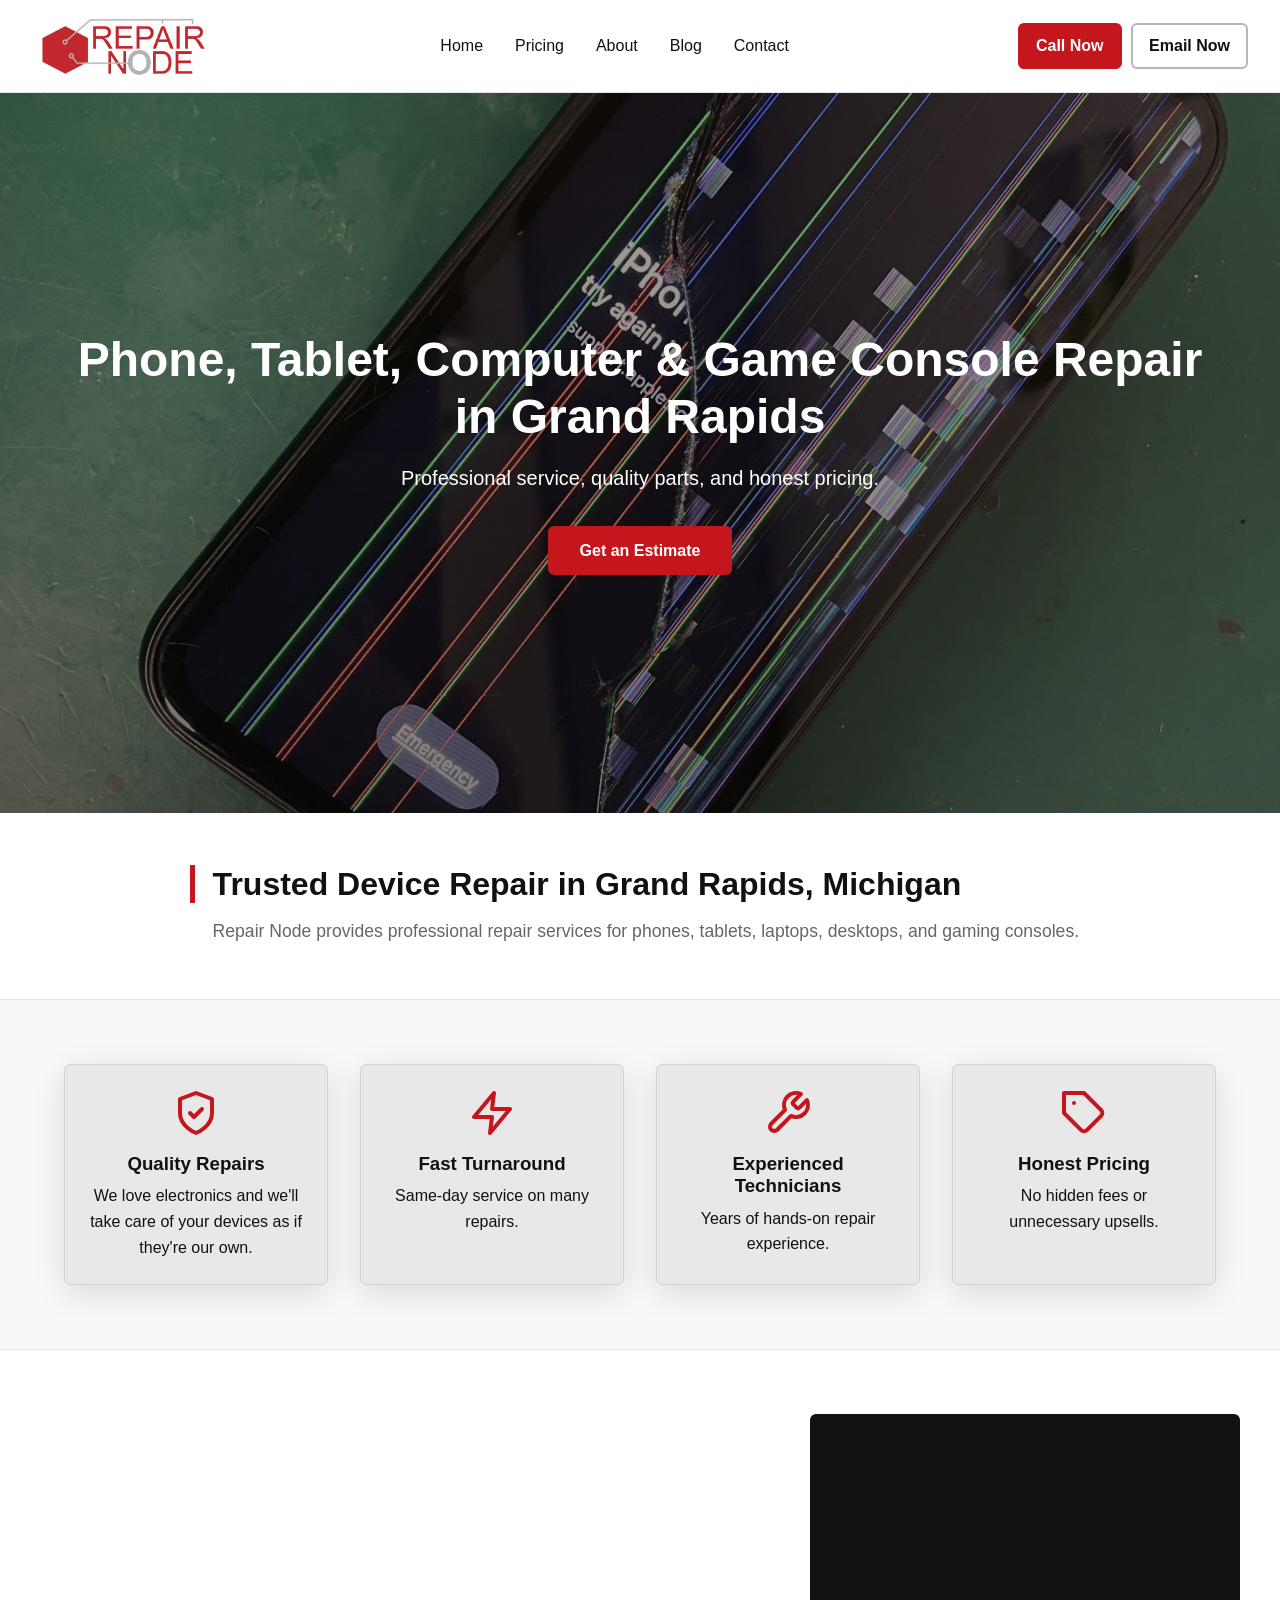
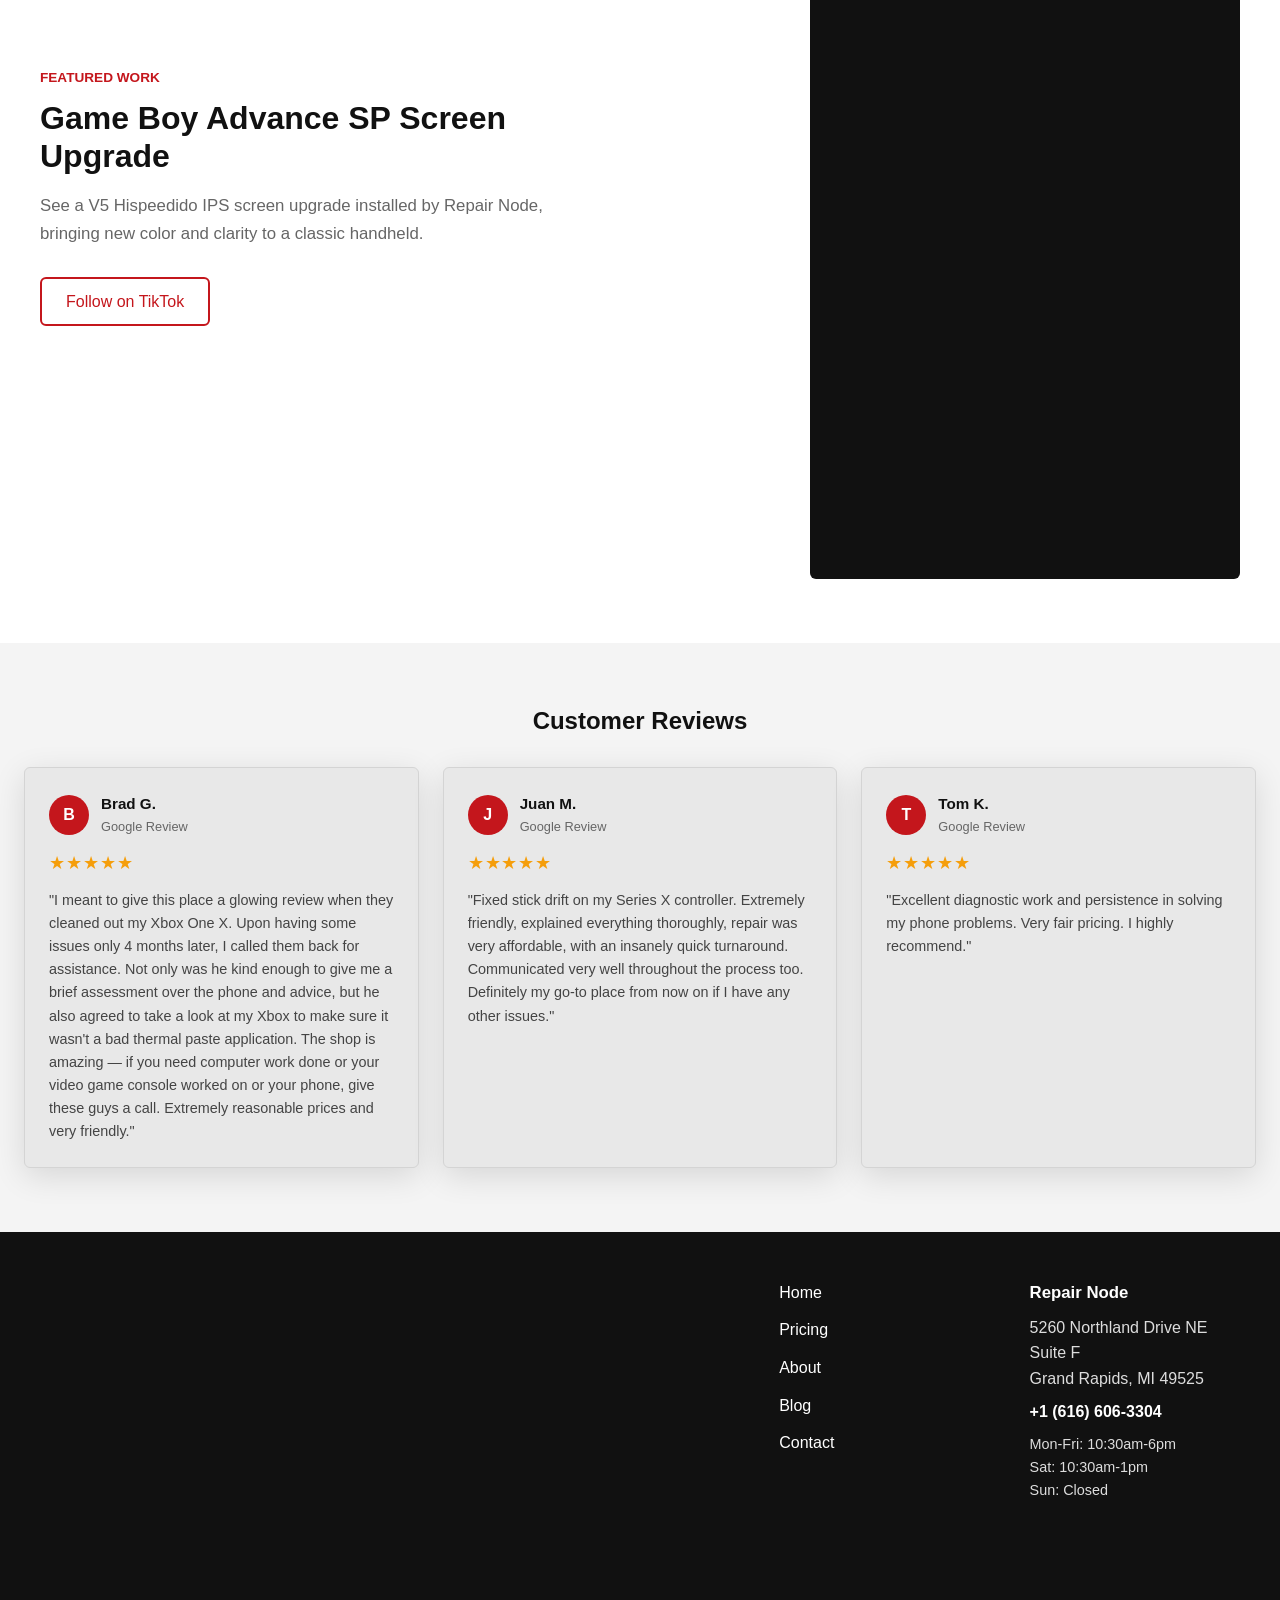
==== index.html @ eab2021b "Feature TikTok repair video on homepage" ====
<!DOCTYPE html>
<html lang="en">
<head>
  <!-- Basic Meta -->
  <meta charset="UTF-8">
  <meta name="viewport" content="width=device-width, initial-scale=1">
  <meta name="description" content="Phone, tablet, computer, and game console repair in Grand Rapids, MI. Professional service, quality parts, and honest pricing.">
  <title>Phone, Tablet, Computer & Game Console Repair in Grand Rapids | Repair Node</title>
  <link rel="canonical" href="https://repairnode.com/">
  <meta property="og:title" content="Phone, Tablet, Computer & Game Console Repair in Grand Rapids | Repair Node">
  <meta property="og:description" content="Phone, tablet, computer, and game console repair in Grand Rapids, MI. Professional service, quality parts, and honest pricing.">
  <meta property="og:type" content="website">
  <meta property="og:url" content="https://repairnode.com/">
  <meta property="og:image" content="https://repairnode.com/images/hero.jpg">
  <meta property="og:site_name" content="Repair Node">
  <meta name="twitter:card" content="summary_large_image">
  <meta name="twitter:title" content="Phone, Tablet, Computer & Game Console Repair in Grand Rapids | Repair Node">
  <meta name="twitter:description" content="Phone, tablet, computer, and game console repair in Grand Rapids, MI. Professional service, quality parts, and honest pricing.">
  <meta name="twitter:image" content="https://repairnode.com/images/hero.jpg">

  <!-- Plausible Analytics -->
  <script
    defer
    data-domain="repairnode.com"
    src="https://plausible.io/js/script.js">
  </script>

  <!-- Google Analytics -->
  <script async src="https://www.googletagmanager.com/gtag/js?id=G-0PCR6D1NYZ"></script>
  <script>
    window.dataLayer = window.dataLayer || [];
    function gtag(){dataLayer.push(arguments);}
    gtag('js', new Date());

    gtag('config', 'G-0PCR6D1NYZ');
  </script>

  <!-- Styles -->
  <link rel="stylesheet" href="css/reset.css">
  <link rel="stylesheet" href="css/main.css">

  <!-- Preload Hero Image -->
  <link rel="preload" as="image" href="images/hero.jpg">

  <script type="application/ld+json">
{
  "@context": "https://schema.org",
  "@type": "ElectronicsRepair",
  "name": "Repair Node",
  "image": "https://repairnode.com/images/logo.png",
  "telephone": "+16166063304",
  "address": {
    "@type": "PostalAddress",
    "streetAddress": "5260 Northland Drive NE Suite F",
    "addressLocality": "Grand Rapids",
    "addressRegion": "MI",
    "postalCode": "49525",
    "addressCountry": "US"
  },
  "openingHoursSpecification": [
    {
      "@type": "OpeningHoursSpecification",
      "dayOfWeek": [
        "Monday",
        "Tuesday",
        "Wednesday",
        "Thursday",
        "Friday"
      ],
      "opens": "10:30:00",
      "closes": "18:00:00"
    },
    {
      "@type": "OpeningHoursSpecification",
      "dayOfWeek": "Saturday",
      "opens": "10:30:00",
      "closes": "13:00:00"
    }
  ],
  "url": "https://repairnode.com/",
  "priceRange": "$$"
}
  </script>
</head>

<body>

<!-- ================= HEADER ================= -->
<header class="site-header">
  <div class="header-left">
    <a href="/"><img src="images/logo.png" alt="Repair Node Logo" class="logo"></a>
  </div>

  <button class="hamburger" id="hamburger" aria-label="Open menu" aria-expanded="false" aria-controls="main-nav">
    <span></span>
    <span></span>
    <span></span>
  </button>

  <nav class="main-nav" id="main-nav">
    <a href="/">Home</a>
    <a href="/pricing-2/">Pricing</a>
    <a href="/about/">About</a>
    <a href="/blog-2/">Blog</a>
    <a href="/contact/">Contact</a>
  </nav>

  <div class="header-right">
    <a
      href="tel:+16166063304"
      class="call-cta"
      data-location="nav"
      aria-label="Call Repair Node now"
      onclick="plausible('CallClick')">
      <span class="cta-label-desktop">Call Now</span><span class="cta-label-mobile">Call</span>
    </a>
    <a href="mailto:repairnode@gmail.com" class="email-cta" data-location="nav" aria-label="Email Repair Node now"><span class="cta-label-desktop">Email Now</span><span class="cta-label-mobile">Email</span></a>
  </div>

  <!-- Social Icons -->
  <div class="social-links">
    <a href="https://tiktok.com/@repair_node" data-social-platform="tiktok" target="_blank" rel="noopener">
      <img src="images/tiktok.png" alt="TikTok">
    </a>
    <a href="https://facebook.com/repairnode" data-social-platform="facebook" target="_blank" rel="noopener">
      <img src="images/facebook.png" alt="Facebook">
    </a>
  </div>
</header>

<!-- HERO -->
<section class="hero">
  <div class="hero-overlay">
    <h1>Phone, Tablet, Computer & Game Console Repair in Grand Rapids</h1>
    <p>Professional service, quality parts, and honest pricing.</p>

    <a
      href="/pricing-2/"
      class="btn-primary"
      data-lead-event="estimate_cta_click"
      data-location="hero"
      onclick="plausible('GetEstimateClick')">
      Get an Estimate
    </a>
  </div>
</section>

<!-- INTRO -->
<section class="intro">
  <h2>Trusted Device Repair in Grand Rapids, Michigan</h2>
  <p>
    Repair Node provides professional repair services for phones, tablets,
    laptops, desktops, and gaming consoles.
  </p>
</section>

<!-- BENEFITS -->
<section class="benefits">
  <div class="benefit">
    <img src="images/icons/quality.svg" alt="">
    <h3>Quality Repairs</h3>
    <p>We love electronics and we'll take care of your devices as if they're our own.</p>
  </div>

  <div class="benefit">
    <img src="images/icons/fast.svg" alt="">
    <h3>Fast Turnaround</h3>
    <p>Same-day service on many repairs.</p>
  </div>

  <div class="benefit">
    <img src="images/icons/expert.svg" alt="">
    <h3>Experienced Technicians</h3>
    <p>Years of hands-on repair experience.</p>
  </div>

  <div class="benefit">
    <img src="images/icons/honest.svg" alt="">
    <h3>Honest Pricing</h3>
    <p>No hidden fees or unnecessary upsells.</p>
  </div>
</section>

<!-- FEATURED WORK -->
<section class="featured-work">
  <div class="featured-work-content">
    <div class="featured-work-copy">
      <p class="featured-work-kicker">Featured Work</p>
      <h2>Game Boy Advance SP Screen Upgrade</h2>
      <p>See a V5 Hispeedido IPS screen upgrade installed by Repair Node, bringing new color and clarity to a classic handheld.</p>
      <a href="https://www.tiktok.com/@repair_node" class="btn-secondary" data-social-platform="tiktok" data-location="featured_work" target="_blank" rel="noopener" aria-label="Follow Repair Node on TikTok">Follow on TikTok</a>
    </div>

    <div class="featured-work-video">
      <iframe
        class="featured-work-player"
        src="https://www.tiktok.com/player/v1/7644014774782676237?description=1&amp;music_info=1&amp;rel=0"
        title="Repair Node Game Boy Advance SP screen upgrade TikTok video"
        loading="lazy"
        allow="encrypted-media; picture-in-picture; fullscreen"
        allowfullscreen>
      </iframe>
    </div>
  </div>
</section>

<!-- TESTIMONIALS -->
<section class="testimonials">
  <h2>Customer Reviews</h2>
  <div id="reviews">
    <div class="review-grid">
      <article class="review-card">
        <div class="review-header">
          <div class="review-avatar">B</div>
          <div>
            <p class="review-name">Brad G.</p>
            <p class="review-source">Google Review</p>
          </div>
        </div>
        <p class="review-stars">&#9733;&#9733;&#9733;&#9733;&#9733;</p>
        <p class="review-text">"I meant to give this place a glowing review when they cleaned out my Xbox One X. Upon having some issues only 4 months later, I called them back for assistance. Not only was he kind enough to give me a brief assessment over the phone and advice, but he also agreed to take a look at my Xbox to make sure it wasn't a bad thermal paste application. The shop is amazing &mdash; if you need computer work done or your video game console worked on or your phone, give these guys a call. Extremely reasonable prices and very friendly."</p>
      </article>

      <article class="review-card">
        <div class="review-header">
          <div class="review-avatar">J</div>
          <div>
            <p class="review-name">Juan M.</p>
            <p class="review-source">Google Review</p>
          </div>
        </div>
        <p class="review-stars">&#9733;&#9733;&#9733;&#9733;&#9733;</p>
        <p class="review-text">"Fixed stick drift on my Series X controller. Extremely friendly, explained everything thoroughly, repair was very affordable, with an insanely quick turnaround. Communicated very well throughout the process too. Definitely my go-to place from now on if I have any other issues."</p>
      </article>

      <article class="review-card">
        <div class="review-header">
          <div class="review-avatar">T</div>
          <div>
            <p class="review-name">Tom K.</p>
            <p class="review-source">Google Review</p>
          </div>
        </div>
        <p class="review-stars">&#9733;&#9733;&#9733;&#9733;&#9733;</p>
        <p class="review-text">"Excellent diagnostic work and persistence in solving my phone problems. Very fair pricing. I highly recommend."</p>
      </article>
    </div>
  </div>
</section>

<footer>
  <div class="footer-content">
    <!-- MAP (LEFT COLUMN) -->
    <div class="map">
      <iframe src="https://www.google.com/maps/embed?pb=!1m18!1m12!1m3!1d2228.1641088832553!2d-85.5793296!3d43.057985599999995!2m3!1f0!2f0!3f0!3m2!1i1024!2i768!4f13.1!3m3!1m2!1s0x8818552ce7cad06b%3A0xb2f5face08d260aa!2sREPAIR%20NODE!5e1!3m2!1sen!2sus!4v1769824082586!5m2!1sen!2sus" width="600" height="450" style="border:0;" allowfullscreen="" loading="lazy" referrerpolicy="no-referrer-when-downgrade"></iframe>
    </div>

    <!-- RIGHT COLUMN -->
    <div class="footer-right">
      <!-- SITE MAP -->
      <nav class="footer-nav">
        <a href="/">Home</a>
        <a href="/pricing-2/">Pricing</a>
        <a href="/about/">About</a>
        <a href="/blog-2/">Blog</a>
        <a href="/contact/">Contact</a>
      </nav>

      <!-- BUSINESS INFO -->
      <div class="business-info">
        <p><strong>Repair Node</strong></p>
        <p>5260 Northland Drive NE Suite F<br>
        Grand Rapids, MI 49525</p>

        <p>
          <a href="tel:+16166063304" onclick="plausible('CallClick')">
            +1 (616) 606-3304
          </a>
        </p>

        <p class="hours">
          Mon-Fri: 10:30am-6pm<br>
          Sat: 10:30am-1pm<br>
          Sun: Closed
        </p>
      </div>
    </div>
  </div>
</footer>

<!-- ================= SCRIPTS ================= -->
<script src="js/main.js"></script>

</body>
</html>
---- css/main.css ----
/* =====================
   VARIABLES / THEME
===================== */
:root {
  --red: #c4161c;
  --dark: #111;
  --gray: #666;
  --light-gray: #f4f4f4;
  --white: #fff;

  --max-width: 1200px;
  --radius: 6px;
}

/* =====================
   BASE STYLES
===================== */
body {
  font-family: Arial, Helvetica, sans-serif;
  color: var(--dark);
  line-height: 1.6;
  background: #f8f8f8;
  overflow-x: hidden;
}

*,
*::before,
*::after {
  box-sizing: border-box;
}

a {
  color: inherit;
  text-decoration: none;
}

img {
  max-width: 100%;
  display: block;
}

section {
  padding: 4rem 1.5rem;
}

h1, h2, h3 {
  line-height: 1.2;
}

/* =====================
   HEADER
===================== */
.site-header {
  position: sticky;
  top: 0;
  z-index: 1000;

  display: grid;
  grid-template-columns: auto 1fr auto;
  align-items: center;
  gap: 1.5rem;

  padding: 1rem 2rem;
  background: var(--white);
  border-bottom: 1px solid #e5e5e5;
}

.header-left,
.main-nav,
.header-right {
  min-width: 0;
}

.header-right {
  display: flex;
  align-items: center;
  gap: 0.6rem;
}

.logo {
  height: 60px;
  width: auto;
}

.main-nav {
  display: flex;
  justify-content: center;
  flex-wrap: wrap;
  gap: 2rem;
}

.main-nav a {
  font-weight: 500;
  color: var(--dark);
}

.main-nav a:hover {
  color: var(--red);
}

.call-cta,
.email-cta {
  display: inline-flex;
  align-items: center;
  justify-content: center;
  padding: 0.5rem 1rem;
  border-radius: var(--radius);
  font-weight: 600;
  white-space: nowrap;
}

.call-cta {
  background: var(--red);
  border: 2px solid var(--red);
  color: var(--white);
}

.call-cta:hover {
  background: #a11217;
  border-color: #a11217;
  color: var(--white);
}

.email-cta {
  border: 2px solid #b6b6b6;
  color: var(--dark);
  background: var(--white);
}

.email-cta:hover {
  border-color: var(--red);
  color: var(--red);
}

.cta-label-mobile {
  display: none;
}

.hamburger {
  display: none;
  width: 48px;
  height: 48px;
  padding: 0;
  border: 1px solid #d8d8d8;
  border-radius: var(--radius);
  background: var(--white);
  align-items: center;
  justify-content: center;
  flex-direction: column;
  gap: 0.3rem;
}

.hamburger span {
  width: 20px;
  height: 2px;
  background: var(--dark);
  transition: transform 0.25s ease, opacity 0.25s ease;
}

.hamburger[aria-expanded="true"] span:nth-child(1) {
  transform: translateY(7px) rotate(45deg);
}

.hamburger[aria-expanded="true"] span:nth-child(2) {
  opacity: 0;
}

.hamburger[aria-expanded="true"] span:nth-child(3) {
  transform: translateY(-7px) rotate(-45deg);
}

/* =====================
   SOCIAL LINKS (SCROLL)
===================== */
.social-links {
  position: absolute;
  left: 2rem;
  top: 100%;
  margin-top: 0.5rem;

  display: flex;
  flex-direction: column;
  gap: 0.65rem;

  opacity: 0;
  pointer-events: none;
  transition: opacity 0.3s ease;
}

body.show-socials .social-links {
  opacity: 1;
  pointer-events: auto;
}

.social-links a {
  font-weight: 600;
  color: var(--gray);
}

.social-links a:hover {
  color: var(--red);
}

.social-links img {
  width: 20px;
  height: 20px;
  opacity: 0.65;
  transition: opacity 0.2s ease, transform 0.2s ease;
}

.social-links a[href*="tiktok"] img {
  width: auto;
  height: 49px;
}
.social-links a[href*="facebook"] img {
  width: auto;
  height: 49px;
}
/* =====================
   HERO
===================== */
.hero {
  height: 80vh;
  min-height: 520px;
  position: relative;
  overflow: hidden;
  isolation: isolate;

  background:
    linear-gradient(
      rgba(32, 22, 14, 0.38),
      rgba(18, 14, 11, 0.42)
    ),
    url("../images/hero.jpg") center / cover no-repeat;
}

.hero::before {
  content: "";
  position: absolute;
  inset: 0;
  background-image:
    radial-gradient(circle at 20% 20%, rgba(255, 255, 255, 0.12) 0 1px, transparent 1px),
    radial-gradient(circle at 80% 30%, rgba(255, 255, 255, 0.08) 0 1px, transparent 1px),
    radial-gradient(circle at 40% 75%, rgba(0, 0, 0, 0.12) 0 1px, transparent 1px),
    radial-gradient(circle at 65% 60%, rgba(0, 0, 0, 0.08) 0 1px, transparent 1px);
  background-size: 120px 120px, 170px 170px, 140px 140px, 190px 190px;
  background-position: 0 0, 30px 50px, 10px 20px, 60px 30px;
  opacity: 0.48;
  mix-blend-mode: overlay;
  pointer-events: none;
}

.hero::after {
  content: "";
  position: absolute;
  inset: 0;
  background:
    linear-gradient(rgba(226, 192, 141, 0.12), rgba(51, 32, 18, 0.18)),
    radial-gradient(circle at center, transparent 45%, rgba(0, 0, 0, 0.22) 100%);
  mix-blend-mode: multiply;
  pointer-events: none;
}

.hero-overlay {
  position: relative;
  z-index: 1;

  height: 100%;
  max-width: var(--max-width);
  margin: 0 auto;

  display: flex;
  flex-direction: column;
  justify-content: center;
  align-items: center;

  text-align: center;
  color: var(--white);
  padding: 0 1.5rem;
}

.hero h1 {
  font-size: 3rem;
  margin-bottom: 1rem;
}

.hero p {
  font-size: 1.25rem;
  margin-bottom: 2rem;
}

/* =====================
   BUTTONS
===================== */
.btn-primary {
  background: var(--red);
  color: var(--white);
  padding: 0.75rem 2rem;
  border-radius: var(--radius);
  border: none;
  cursor: pointer;
  font: inherit;
  font-weight: 600;
}

.btn-primary:hover {
  background: #a11217;
}

.btn-secondary {
  border: 2px solid var(--red);
  background: transparent;
  color: var(--red);
  padding: 0.6rem 1.5rem;
  border-radius: var(--radius);
  display: inline-flex;
  align-items: center;
  justify-content: center;
}

.btn-secondary:hover {
  background: #a11217;
  border-color: #a11217;
  color: var(--white);
}

/* =====================
   INTRO
===================== */
.intro {
  max-width: none;
  margin: 0;
  padding-top: 3.25rem;
  padding-bottom: 3.25rem;
  background: var(--white);
  border-bottom: 1px solid #e5e5e5;
  text-align: left;
}

.intro h2,
.intro p {
  max-width: var(--max-width);
  margin-inline: auto;
}

.intro h2 {
  max-width: 900px;
  padding-left: 1.1rem;
  border-left: 5px solid var(--red);
  font-size: 2rem;
}

.intro p {
  max-width: 900px;
  margin-top: 0.85rem;
  padding-left: calc(1.1rem + 5px);
  color: var(--gray);
  font-size: 1.1rem;
  line-height: 1.7;
}

.intro-pricing{
  max-width: 800px;
  margin: 0 auto;
  text-align: center;
  font-size: 1.1rem;
}

/* =====================
   BENEFITS
===================== */
.benefits {
  display: grid;
  grid-template-columns: repeat(4, 1fr);
  gap: 2rem;

  max-width: var(--max-width);
  margin: 0 auto;

  overflow-wrap: break-word;
  word-wrap: break-word;
}

.benefit {
  text-align: center;
  background: #e8e8e8;
  border-radius: var(--radius);
  padding: 1.5rem;
  border: 1px solid #d4d4d4;
  box-shadow: 0 8px 32px rgba(0, 0, 0, 0.12);
}

.benefit img {
  height: 48px;
  margin: 0 auto 1rem;
}

.benefit h3 {
  margin-bottom: 0.5rem;
}

/* =====================
   FEATURED WORK
===================== */
.featured-work {
  background: var(--white);
  border-top: 1px solid #e5e5e5;
}

.featured-work-content {
  max-width: var(--max-width);
  margin: 0 auto;
  display: grid;
  grid-template-columns: minmax(280px, 1fr) minmax(325px, 430px);
  gap: 3.5rem;
  align-items: center;
}

.featured-work-copy {
  max-width: 540px;
}

.featured-work-kicker {
  margin: 0 0 0.65rem;
  color: var(--red);
  font-size: 0.85rem;
  font-weight: 700;
  text-transform: uppercase;
}

.featured-work-copy h2 {
  margin: 0 0 1rem;
  font-size: 2rem;
}

.featured-work-copy > p:not(.featured-work-kicker) {
  margin: 0 0 1.75rem;
  color: var(--gray);
  font-size: 1.05rem;
  line-height: 1.7;
}

.featured-work-video {
  display: flex;
  justify-content: center;
}

.featured-work-player {
  width: 100%;
  max-width: 430px;
  aspect-ratio: 9 / 16;
  border: 0;
  border-radius: var(--radius);
  background: #111;
}

/* =====================
   CONTACT SUMMARY
===================== */
.contact-summary {
  max-width: var(--max-width);
  margin: 0 auto;

  display: grid;
  grid-template-columns: 1fr 1fr;
  gap: 3rem;
}

.contact-summary h2,
.contact-summary h3 {
  margin-bottom: 0.75rem;
}

/* =====================
   TESTIMONIALS
===================== */
.testimonials {
  background: var(--light-gray);
  text-align: center;
}

#reviews {
  margin: 2rem auto 0;
}

.review-grid {
  display: grid;
  grid-template-columns: repeat(3, 1fr);
  gap: 1.5rem;
  text-align: left;
}

.review-card {
  background: #e8e8e8;
  border-radius: var(--radius);
  padding: 1.5rem;
  border: 1px solid #d4d4d4;
  box-shadow: 0 8px 32px rgba(0, 0, 0, 0.12);
  display: flex;
  flex-direction: column;
  gap: 0.75rem;
}

.review-header {
  display: flex;
  align-items: center;
  gap: 0.75rem;
}

.review-avatar {
  width: 40px;
  height: 40px;
  border-radius: 50%;
  background: var(--red);
  color: var(--white);
  display: flex;
  align-items: center;
  justify-content: center;
  font-weight: 700;
  font-size: 1rem;
  flex-shrink: 0;
}

.review-name {
  font-weight: 600;
  font-size: 0.95rem;
  margin: 0;
}

.review-source {
  font-size: 0.8rem;
  color: var(--gray);
  margin: 0;
}

.review-stars {
  color: #f59e0b;
  font-size: 1.1rem;
  letter-spacing: 0.05em;
  margin: 0;
}

.review-text {
  font-size: 0.9rem;
  line-height: 1.6;
  color: #444;
  margin: 0;
}

/* =====================
   FOOTER
===================== */
footer {
  background: var(--dark);
  color: var(--white);
  padding: 3rem 1.5rem;
}

.footer-content {
  max-width: var(--max-width);
  margin: 0 auto;

  display: grid;
  grid-template-columns: 1.5fr 1fr;
  gap: 3rem;
}

/* Map */
.map iframe {
  width: 100%;
  height: 300px;
  border: none;
  border-radius: var(--radius);
}

/* Right column split */
.footer-right {
  display: grid;
  grid-template-columns: 1fr 1fr;
  gap: 2.5rem;
}

/* Sitemap */
.footer-nav {
  display: flex;
  flex-direction: column;
  gap: 0.75rem;
}

.footer-nav a {
  color: var(--white);
  font-weight: 500;
}

.footer-nav a:hover {
  color: var(--red);
}

/* Business info */
.business-info p {
  margin-bottom: 0.5rem;
  color: #ddd;
}

.business-info strong {
  color: var(--white);
  font-size: 1.05rem;
}

.business-info a {
  color: var(--white);
  font-weight: 600;
}

.business-info a:hover {
  color: var(--red);
}

.hours {
  font-size: 0.9rem;
  color: #bbb;
}

/* =====================
   RESPONSIVE
===================== */
@media (max-width: 900px) {
  .site-header {
    grid-template-columns: auto 1fr auto;
    grid-template-areas:
      "logo cta menu"
      "nav nav nav";
    align-items: center;
    padding: 1rem 1.25rem;
    gap: 1rem;
  }

  .logo {
    height: 52px;
  }

  .header-left {
    grid-area: logo;
  }

  .header-right {
    grid-area: cta;
    justify-self: end;
    gap: 0.45rem;
  }

  .hamburger {
    grid-area: menu;
    display: inline-flex;
    justify-self: end;
  }

  .main-nav {
    grid-area: nav;
    display: none;
    flex-direction: column;
    align-items: stretch;
    gap: 0;
    padding-top: 0.75rem;
    border-top: 1px solid #ececec;
  }

  .site-header.menu-open .main-nav {
    display: flex;
  }

  .main-nav a {
    padding: 0.9rem 0;
    border-bottom: 1px solid #f1f1f1;
  }

  .benefits {
    grid-template-columns: repeat(2, 1fr);
  }

  .contact-summary {
    grid-template-columns: 1fr;
  }

  .review-grid {
    grid-template-columns: 1fr;
  }

  .featured-work-content {
    grid-template-columns: 1fr;
    gap: 2rem;
  }

  .featured-work-copy {
    max-width: none;
  }

  .hero h1 {
    font-size: 2.25rem;
  }

  .footer-content,
  .footer-right,
  .pricing-grid {
    grid-template-columns: 1fr;
  }

  .pricing-card {
    max-width: none;
  }
}

@media (max-width: 600px) {
  section {
    padding: 2.5rem 1rem;
  }

  .site-header {
    grid-template-columns: auto 1fr auto;
    grid-template-areas:
      "logo cta menu"
      "nav nav nav";
    gap: 0.65rem;
    padding: 0.85rem 1rem;
  }

  .header-right {
    gap: 0.35rem;
  }

  .call-cta,
  .email-cta {
    width: auto;
    padding: 0.48rem 0.55rem;
    font-size: 0.8rem;
  }

  .cta-label-desktop {
    display: none;
  }

  .cta-label-mobile {
    display: inline;
  }

  .logo {
    height: 46px;
  }

  .hamburger {
    width: 44px;
    height: 44px;
  }

  .benefits {
    grid-template-columns: 1fr;
  }

  .hero {
    height: auto;
    min-height: 420px;
  }

  .hero h1 {
    font-size: 1.75rem;
    max-width: 12ch;
  }

  .hero p {
    font-size: 1rem;
    max-width: 24ch;
  }

  .intro {
    padding-top: 2.25rem;
    padding-bottom: 2.25rem;
  }

  .intro h2 {
    padding-left: 0.85rem;
    font-size: 1.5rem;
  }

  .intro p {
    padding-left: calc(0.85rem + 5px);
    font-size: 1rem;
  }

  .featured-work-copy h2 {
    font-size: 1.5rem;
  }

  .featured-work-copy > p:not(.featured-work-kicker) {
    font-size: 1rem;
  }

  .social-links {
    left: 1rem;
  }

  .social-links a[href*="tiktok"] img,
  .social-links a[href*="facebook"] img {
    height: 44px;
  }

  .footer-content {
    gap: 1.5rem;
  }

  .footer-right {
    gap: 1.25rem;
  }

  .map iframe {
    height: 220px;
  }

  .pricing-card {
    padding: 1.25rem;
  }

  select,
  .btn-primary,
  .btn-secondary,
  .btn-disabled {
    width: 100%;
    text-align: center;
  }
}

.pricing-grid {
  max-width: 1100px;
  margin: 0 auto;
  display: grid;
  grid-template-columns: minmax(0, 2fr) minmax(280px, 1fr);
  gap: 2rem;
  align-items: stretch;
}


.pricing-card {
  background: #e8e8e8;
  padding: 2rem;
  border-radius: var(--radius);
  border: 1px solid #d4d4d4;
  box-shadow: 0 8px 32px rgba(0, 0, 0, 0.12);
  display: flex;
  flex-direction: column;
  gap: 1rem;
  max-width: none;
  text-align: center;
}

.pricing-card.static {
  background: #fafafa;
}

.pricing-card-wide {
  text-align: left;
}

.pricing-card-copy {
  display: flex;
  flex-direction: column;
  gap: 0.5rem;
}

.pricing-lead {
  margin: 0;
  color: var(--gray);
}

.pricing-lead a {
  color: var(--red);
  font-weight: 600;
  text-decoration: underline;
}

.pricing-lead a:hover {
  color: #a11217;
}

.pricing-status {
  margin: 0;
  font-size: 0.95rem;
  color: var(--gray);
}

.pricing-form {
  display: grid;
  grid-template-columns: repeat(2, minmax(0, 1fr));
  gap: 1rem;
}

.field-group {
  display: flex;
  flex-direction: column;
  gap: 0.45rem;
  font-weight: 600;
}

.field-group.is-hidden {
  display: none;
}

.field-group span {
  font-size: 0.95rem;
}

.selection-path-wrap,
.pricing-actions {
  grid-column: 1 / -1;
}

.selection-path-wrap {
  padding: 1rem;
  border-radius: var(--radius);
  background: #dedede;
  border: 1px solid #d0d0d0;
  box-shadow: 0 2px 10px rgba(0, 0, 0, 0.08);
}

.selection-path-label {
  margin: 0 0 0.4rem;
  font-size: 0.85rem;
  font-weight: 700;
  color: var(--gray);
  text-transform: uppercase;
  letter-spacing: 0.04em;
}

.selection-path {
  margin: 0;
  font-weight: 600;
}

.selection-estimate {
  margin-top: 0.85rem;
  padding-top: 0.85rem;
  border-top: 1px solid #c7c7c7;
}

.selection-price-label {
  margin: 0 0 0.2rem;
  color: var(--gray);
  font-size: 0.85rem;
  font-weight: 700;
  text-transform: uppercase;
}

.selection-price {
  margin: 0;
  color: var(--red);
  font-size: 1.75rem;
  font-weight: 700;
}

.selection-price-note {
  margin: 0.55rem 0 0;
  color: #444;
  font-size: 0.95rem;
  line-height: 1.45;
}

.pricing-actions {
  display: flex;
  gap: 1rem;
  flex-wrap: wrap;
  align-items: center;
}

.pricing-action-note {
  margin: 0;
  width: 100%;
  font-size: 0.95rem;
  color: var(--gray);
}

.pricing-actions .btn-primary,
.pricing-actions .btn-secondary,
.pricing-actions .btn-disabled {
  width: auto;
  flex: 0 0 auto;
}

.pricing-card-sidebar {
  justify-content: center;
  align-items: center;
}

.pricing-card-sidebar .btn-secondary {
  align-self: center;
  width: fit-content;
  max-width: 100%;
  white-space: nowrap;
}

select {
  padding: 0.6rem;
  border-radius: var(--radius);
  border: 1px solid #ccc;
}

.btn-disabled {
  background: #ccc;
  color: #777;
  padding: 0.75rem;
  border-radius: var(--radius);
  border: none;
  cursor: not-allowed;
}

.contact-page {
  max-width: var(--max-width);
  margin: 0 auto;
  display: grid;
  gap: 3rem;
}

.contact-card-grid {
  display: grid;
  grid-template-columns: repeat(2, minmax(0, 1fr));
  gap: 1.5rem;
  align-items: stretch;
}

.contact-card,
.contact-form-card {
  background: #e8e8e8;
  border-radius: var(--radius);
  padding: 2rem;
  border: 1px solid #d4d4d4;
  box-shadow: 0 8px 32px rgba(0, 0, 0, 0.12);
}

.contact-card {
  display: flex;
  flex-direction: column;
  gap: 1rem;
  height: 100%;
  min-height: 280px;
}

.contact-card h2,
.contact-form-card h2 {
  margin: 0;
}

.contact-card p,
.contact-form-card p {
  margin: 0;
}

.contact-card a {
  color: var(--red);
  font-weight: 600;
}

.contact-social-links {
  display: flex;
  align-items: center;
  gap: 0.85rem;
  margin-top: auto;
  padding-top: 0.3rem;
}

.contact-social-links span {
  font-weight: 600;
}

.contact-social-links a {
  display: inline-flex;
  align-items: center;
}

.contact-social-links img {
  height: 36px;
  width: auto;
  opacity: 0.8;
  transition: opacity 0.2s ease, transform 0.2s ease;
}

.contact-social-links a:hover img {
  opacity: 1;
  transform: translateY(-1px);
}

.contact-map-card {
  min-height: 100%;
}

.contact-map-frame {
  flex: 1;
  min-height: 280px;
  border-radius: var(--radius);
  overflow: hidden;
}

.contact-map-frame iframe {
  width: 100%;
  height: 100%;
  min-height: 280px;
  border: 0;
}

.contact-form-card {
  display: flex;
  flex-direction: column;
  gap: 1.5rem;
}

.contact-form-card#schedule-repair {
  scroll-margin-top: 7rem;
}

.contact-form-copy {
  display: flex;
  flex-direction: column;
  gap: 0.5rem;
}

.contact-form {
  display: grid;
  grid-template-columns: repeat(2, minmax(0, 1fr));
  gap: 1rem;
}

.contact-form > *,
.repair-details > * {
  min-width: 0;
}

.contact-form input:not([type="radio"]),
.contact-form textarea {
  width: 100%;
  padding: 0.75rem 0.85rem;
  border: 1px solid #ccc;
  border-radius: var(--radius);
  font: inherit;
  background: var(--white);
}

.contact-radio-group {
  display: block;
  border: 0;
  padding: 0;
  margin: 0;
  min-inline-size: 0;
  width: 100%;
}

.contact-radio-group legend {
  margin-bottom: 0.75rem;
  font-size: 0.95rem;
  font-weight: 600;
}

.radio-option {
  display: flex;
  align-items: center;
  justify-content: flex-start;
  gap: 0.5rem;
  margin-bottom: 0.5rem;
  font-weight: 500;
  width: 100%;
  text-align: left;
}

.contact-schedule-toggle,
.repair-details,
.contact-form-actions,
.contact-form > .contact-radio-group,
.contact-message {
  grid-column: 1 / -1;
}

.contact-message[hidden] {
  display: none;
}

.contact-schedule-toggle {
  display: flex;
  flex-wrap: wrap;
  align-items: center;
  justify-content: space-between;
  gap: 1rem;
  padding: 1rem;
  border: 1px solid #d0d0d0;
  border-radius: var(--radius);
  background: #dedede;
  box-shadow: 0 2px 10px rgba(0, 0, 0, 0.08);
}

.contact-schedule-copy {
  color: var(--dark);
  font-size: 1.1rem;
  font-weight: 700;
  line-height: 1.3;
}

.contact-schedule-note {
  margin-top: 0.25rem !important;
  color: #555;
  font-size: 0.92rem;
  line-height: 1.4;
}

.repair-details[hidden] {
  display: none;
}

.repair-details {
  display: grid;
  grid-template-columns: repeat(2, minmax(0, 1fr));
  gap: 1rem;
  padding: 1.25rem;
  border-radius: var(--radius);
  background: #dedede;
  border: 1px solid #d0d0d0;
  box-shadow: 0 2px 10px rgba(0, 0, 0, 0.08);
}

.repair-comments,
.repair-details .contact-radio-group {
  grid-column: 1 / -1;
}

.contact-form-actions {
  display: flex;
  justify-content: flex-start;
  gap: 1rem;
  flex-wrap: wrap;
}

.contact-form-actions .h-captcha {
  width: 100%;
}

/* =====================
   PAGE BANNER (inner pages)
===================== */
.page-banner {
  position: relative;
  height: 280px;
  background:
    linear-gradient(rgba(0,0,0,0.45), rgba(0,0,0,0.45)),
    url("../images/contact-header.svg") center / cover no-repeat;
  display: flex;
  align-items: center;
  justify-content: center;
  text-align: center;
  padding: 0 1.5rem;
}

.page-banner-content {
  color: var(--white);
  max-width: 700px;
}

.page-banner-content h1 {
  font-size: 2.75rem;
  margin-bottom: 0.75rem;
}

.page-banner-content p {
  font-size: 1.1rem;
  opacity: 0.88;
}

@media (max-width: 600px) {
  .page-banner {
    height: 220px;
  }

  .page-banner-content h1 {
    font-size: 2rem;
  }

  .page-banner-content p {
    font-size: 1rem;
  }
}

/* =====================
   ABOUT PAGE
===================== */
.about-layout {
  max-width: var(--max-width);
  margin: 0 auto;
  padding: 4rem 1.5rem;
  display: grid;
  grid-template-columns: 1fr 1fr;
  gap: 4rem;
  align-items: start;
}

.about-heading {
  font-size: 2.5rem;
  font-weight: 700;
  line-height: 1.1;
  margin-bottom: 0.75rem;
}

.about-dots {
  color: var(--red);
  font-size: 1.1rem;
  letter-spacing: 0.25rem;
  margin-bottom: 1.5rem;
}

.about-text p {
  margin-bottom: 1.25rem;
  line-height: 1.7;
}

.about-img {
  width: 100%;
  border-radius: var(--radius);
  display: block;
  margin-bottom: 2rem;
}

.about-objectives h2 {
  font-size: 1.2rem;
  margin-bottom: 0.75rem;
}

.about-objectives ul {
  padding-left: 1.25rem;
  display: flex;
  flex-direction: column;
  gap: 0.5rem;
  line-height: 1.6;
}

/* =====================
   BLOG PAGE
===================== */
.blog-page {
  max-width: var(--max-width);
  margin: 0 auto;
  padding: 4rem 1.5rem;
  display: grid;
  gap: 3rem;
}

.blog-feature {
  display: grid;
  grid-template-columns: minmax(0, 2fr) minmax(280px, 1fr);
  gap: 2rem;
}

.blog-feature-copy,
.blog-feature-panel,
.blog-card {
  background: #e8e8e8;
  border-radius: var(--radius);
  border: 1px solid #d4d4d4;
  box-shadow: 0 8px 32px rgba(0, 0, 0, 0.12);
}

.blog-feature-copy,
.blog-feature-panel {
  padding: 2rem;
}

.blog-feature-copy {
  display: flex;
  flex-direction: column;
  gap: 1rem;
}

.blog-kicker,
.blog-card-tag {
  color: var(--red);
  font-size: 0.85rem;
  font-weight: 700;
  letter-spacing: 0.05em;
  text-transform: uppercase;
}

.blog-feature-copy h2,
.blog-feature-panel h3,
.blog-section-heading h2,
.blog-card h3 {
  margin: 0;
}

.blog-actions {
  display: flex;
  flex-wrap: wrap;
  gap: 1rem;
  margin-top: 0.5rem;
}

.blog-feature-panel {
  display: flex;
  flex-direction: column;
  gap: 1rem;
}

.blog-topic-list {
  list-style: none;
  display: flex;
  flex-direction: column;
  gap: 0.75rem;
}

.blog-topic-list li {
  padding-bottom: 0.75rem;
  border-bottom: 1px solid #d4d4d4;
  font-weight: 600;
}

.blog-topic-list li:last-child {
  padding-bottom: 0;
  border-bottom: 0;
}

.blog-section {
  display: grid;
  gap: 1.5rem;
}

.blog-section-heading {
  display: flex;
  flex-direction: column;
  gap: 0.5rem;
}

.blog-grid {
  display: grid;
  grid-template-columns: repeat(3, minmax(0, 1fr));
  gap: 1.5rem;
}

.blog-card {
  padding: 1.5rem;
  display: flex;
  flex-direction: column;
  gap: 0.9rem;
}

.blog-card-status {
  margin-top: auto;
  color: var(--gray);
  font-size: 0.95rem;
  font-weight: 600;
}

.form-message {
  grid-column: 1 / -1;
  padding: 0.75rem 1rem;
  border-radius: var(--radius);
  font-weight: 500;
  font-size: 0.95rem;
}

.form-message[hidden] {
  display: none;
}

.form-message--success {
  background: #edf7ee;
  color: #2e6b33;
  border: 1px solid #b8debb;
}

.form-message--error {
  background: #fdf0f0;
  color: #b91c1c;
  border: 1px solid #f5c2c2;
}

@media (max-width: 900px) {
  .pricing-grid {
    grid-template-columns: 1fr;
  }

  .pricing-form {
    grid-template-columns: 1fr;
  }

  .contact-card-grid,
  .contact-form,
  .repair-details {
    grid-template-columns: 1fr;
  }

  .about-layout {
    grid-template-columns: 1fr;
    gap: 2rem;
  }

  .blog-feature,
  .blog-grid {
    grid-template-columns: 1fr;
  }
}

@media (max-width: 600px) {
  .pricing-card {
    padding: 1.25rem;
  }

  select,
  .btn-primary,
  .btn-secondary,
  .btn-disabled {
    width: 100%;
    text-align: center;
  }

  .pricing-actions {
    flex-direction: column;
  }

  .contact-card,
  .contact-form-card {
    padding: 1.25rem;
  }

  .contact-schedule-toggle {
    justify-content: flex-start;
  }

  .contact-form-actions .btn-primary,
  .contact-schedule-toggle .btn-primary {
    width: 100%;
  }

  .contact-page,
  .blog-page,
  .about-layout {
    gap: 2rem;
  }

  .page-banner {
    height: 200px;
    padding: 0 1rem;
  }

  .page-banner-content h1 {
    font-size: 1.9rem;
  }

  .page-banner-content p {
    font-size: 0.98rem;
  }

  .blog-feature-copy,
  .blog-feature-panel,
  .blog-card {
    padding: 1.25rem;
  }

  .footer-nav {
    gap: 0.5rem;
  }

  .business-info p {
    margin-bottom: 0.35rem;
  }
}
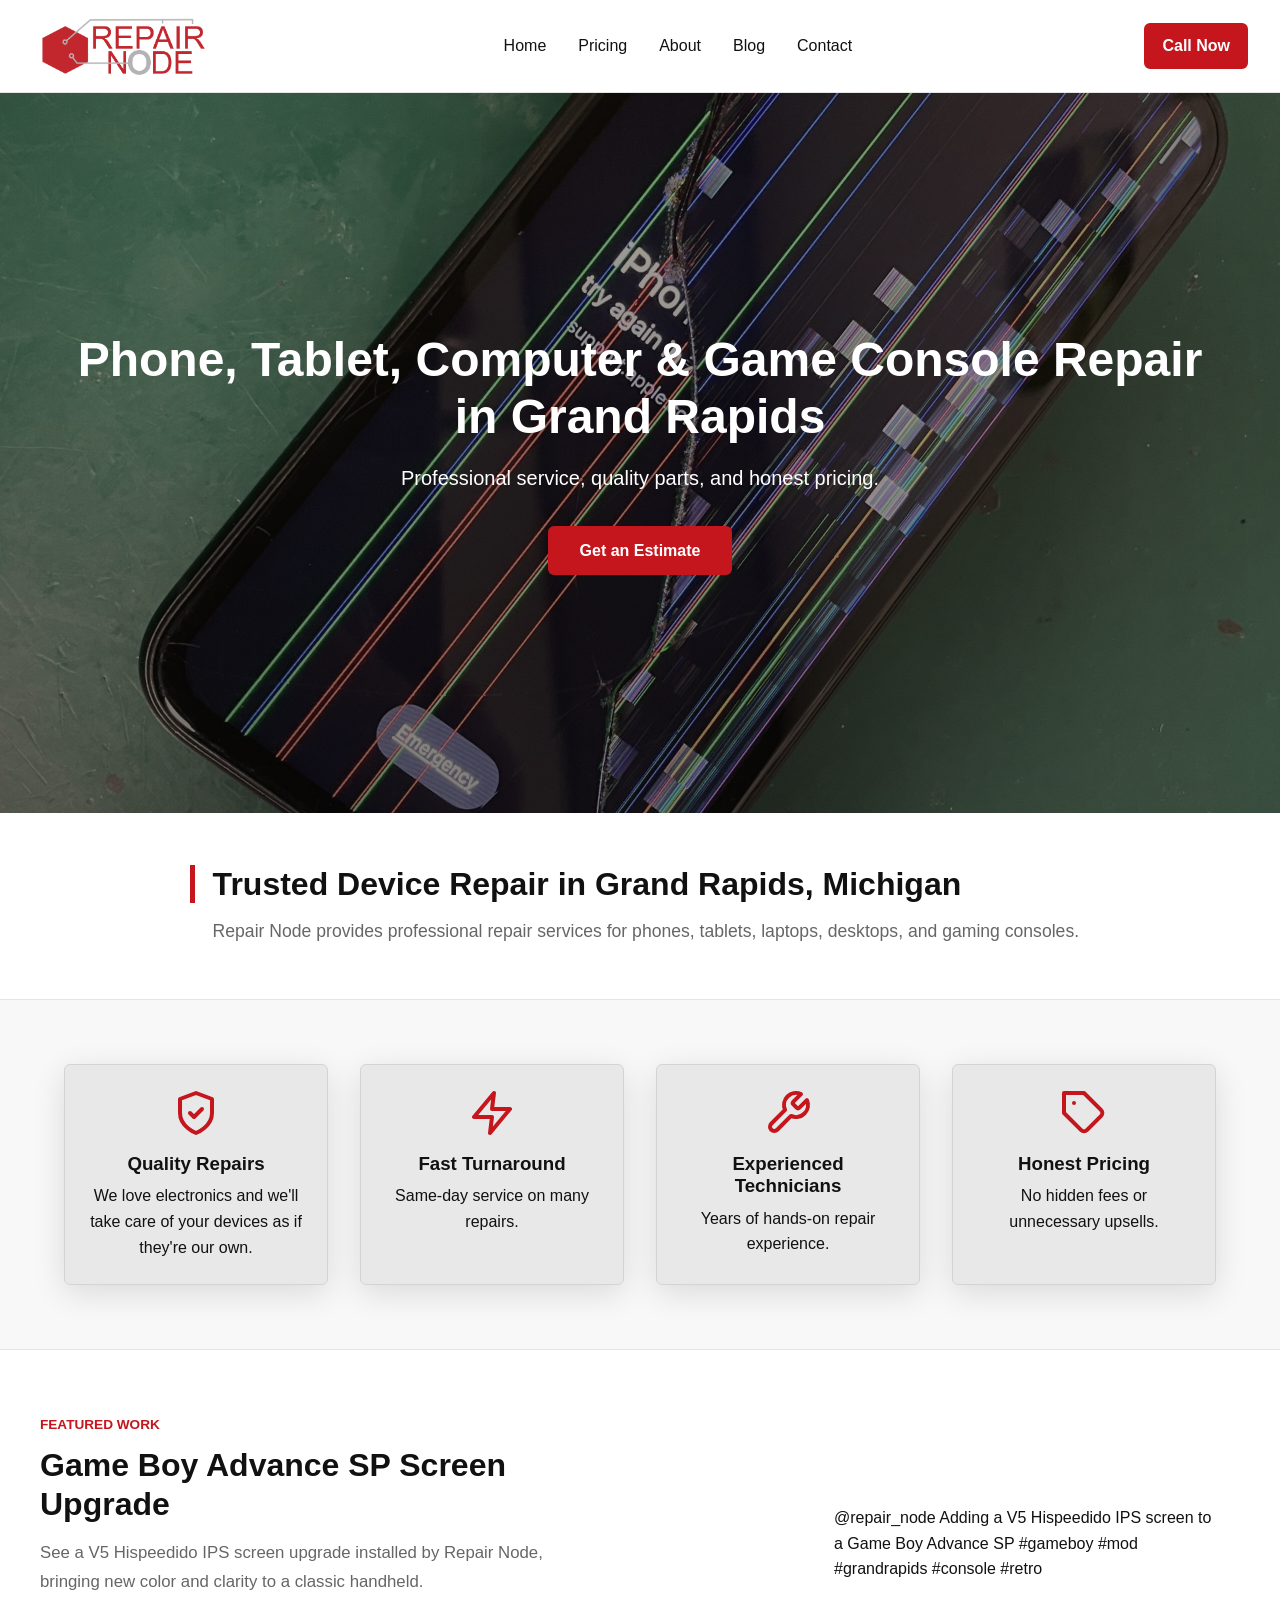
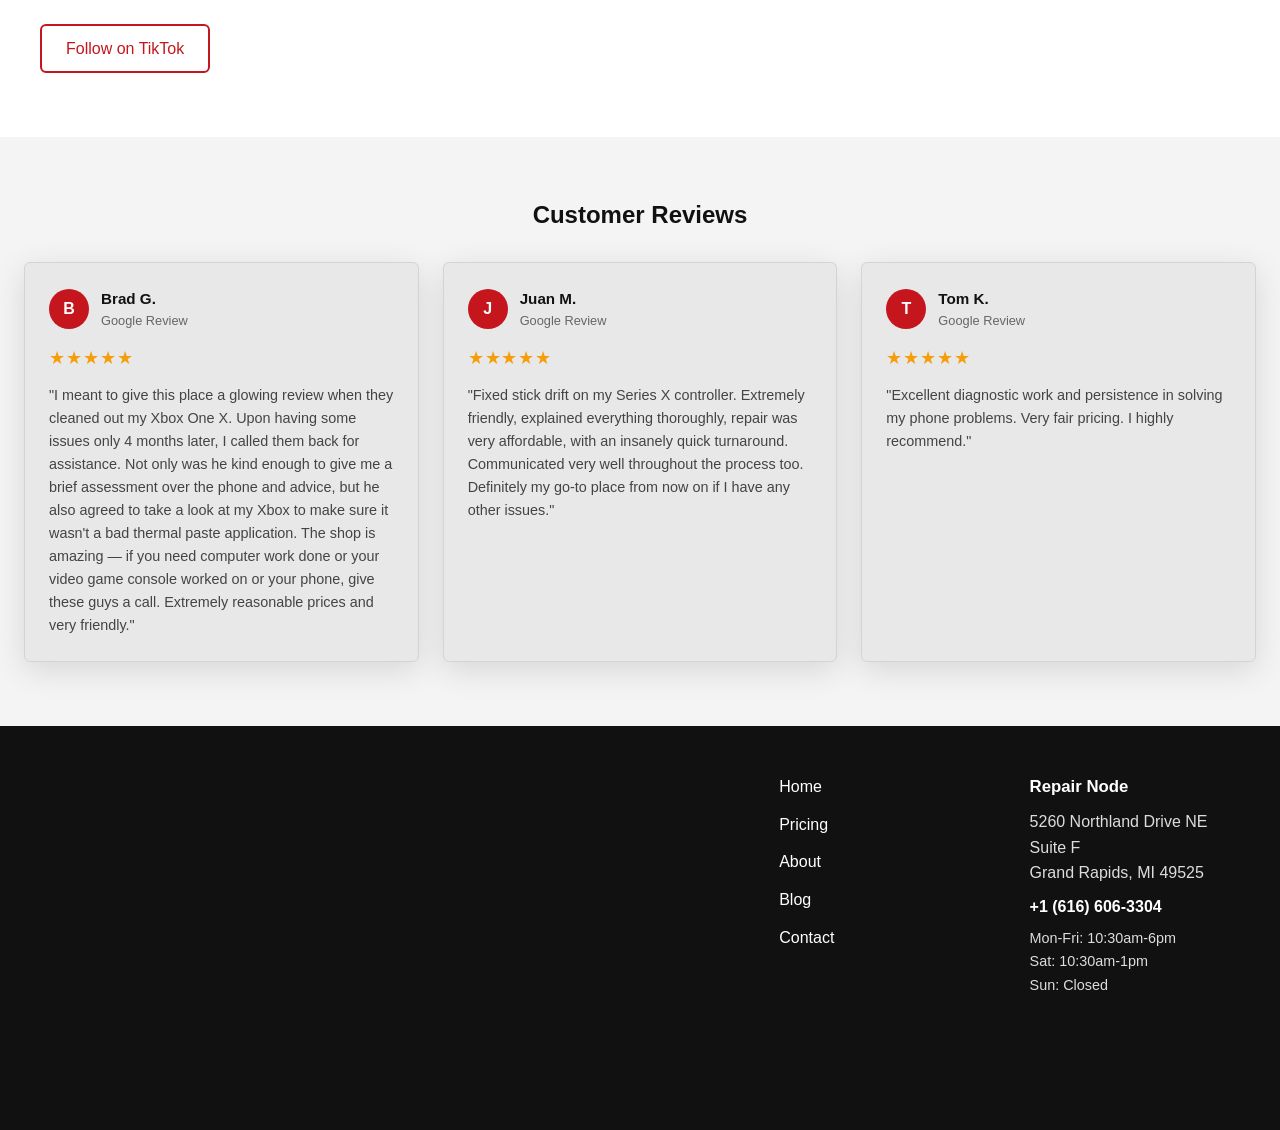
==== commit 9364849a: "Fix mobile nav and TikTok embed layout" ====
--- a/index.html
+++ b/index.html
@@ -112,9 +112,8 @@
       data-location="nav"
       aria-label="Call Repair Node now"
       onclick="plausible('CallClick')">
-      <span class="cta-label-desktop">Call Now</span><span class="cta-label-mobile">Call</span>
-    </a>
-    <a href="mailto:repairnode@gmail.com" class="email-cta" data-location="nav" aria-label="Email Repair Node now"><span class="cta-label-desktop">Email Now</span><span class="cta-label-mobile">Email</span></a>
+      <span class="cta-label-desktop">Call Now</span><span class="cta-label-mobile">Call Now</span>
+    </a>
   </div>
 
   <!-- Social Icons -->
@@ -192,14 +191,17 @@
     </div>
 
     <div class="featured-work-video">
-      <iframe
-        class="featured-work-player"
-        src="https://www.tiktok.com/player/v1/7644014774782676237?description=1&amp;music_info=1&amp;rel=0"
-        title="Repair Node Game Boy Advance SP screen upgrade TikTok video"
-        loading="lazy"
-        allow="encrypted-media; picture-in-picture; fullscreen"
-        allowfullscreen>
-      </iframe>
+      <blockquote class="tiktok-embed" cite="https://www.tiktok.com/@repair_node/video/7644014774782676237" data-video-id="7644014774782676237">
+        <section>
+          <a target="_blank" rel="noopener" title="@repair_node" href="https://www.tiktok.com/@repair_node?refer=embed">@repair_node</a>
+          Adding a V5 Hispeedido IPS screen to a Game Boy Advance SP
+          <a title="gameboy" target="_blank" rel="noopener" href="https://www.tiktok.com/tag/gameboy?refer=embed">#gameboy</a>
+          <a title="mod" target="_blank" rel="noopener" href="https://www.tiktok.com/tag/mod?refer=embed">#mod</a>
+          <a title="grandrapids" target="_blank" rel="noopener" href="https://www.tiktok.com/tag/grandrapids?refer=embed">#grandrapids</a>
+          <a title="console" target="_blank" rel="noopener" href="https://www.tiktok.com/tag/console?refer=embed">#console</a>
+          <a title="retro" target="_blank" rel="noopener" href="https://www.tiktok.com/tag/retro?refer=embed">#retro</a>
+        </section>
+      </blockquote>
     </div>
   </div>
 </section>
@@ -290,6 +292,7 @@
 
 <!-- ================= SCRIPTS ================= -->
 <script src="js/main.js"></script>
+<script async src="https://www.tiktok.com/embed.js"></script>
 
 </body>
 </html>
--- a/css/main.css
+++ b/css/main.css
@@ -98,8 +98,7 @@
   color: var(--red);
 }
 
-.call-cta,
-.email-cta {
+.call-cta {
   display: inline-flex;
   align-items: center;
   justify-content: center;
@@ -119,17 +118,6 @@
   background: #a11217;
   border-color: #a11217;
   color: var(--white);
-}
-
-.email-cta {
-  border: 2px solid #b6b6b6;
-  color: var(--dark);
-  background: var(--white);
-}
-
-.email-cta:hover {
-  border-color: var(--red);
-  color: var(--red);
 }
 
 .cta-label-mobile {
@@ -443,15 +431,21 @@
 .featured-work-video {
   display: flex;
   justify-content: center;
-}
-
-.featured-work-player {
   width: 100%;
-  max-width: 430px;
-  aspect-ratio: 9 / 16;
-  border: 0;
-  border-radius: var(--radius);
-  background: #111;
+  min-width: 0;
+}
+
+.featured-work-video .tiktok-embed {
+  width: min(100%, 430px) !important;
+  min-width: 0 !important;
+  max-width: 430px !important;
+  margin: 0 auto !important;
+}
+
+.featured-work-video iframe {
+  display: block;
+  max-width: 100% !important;
+  margin-inline: auto !important;
 }
 
 /* =====================
@@ -725,14 +719,13 @@
   }
 
   .header-right {
-    gap: 0.35rem;
-  }
-
-  .call-cta,
-  .email-cta {
+    gap: 0;
+  }
+
+  .call-cta {
     width: auto;
-    padding: 0.48rem 0.55rem;
-    font-size: 0.8rem;
+    padding: 0.48rem 0.6rem;
+    font-size: 0.82rem;
   }
 
   .cta-label-desktop {
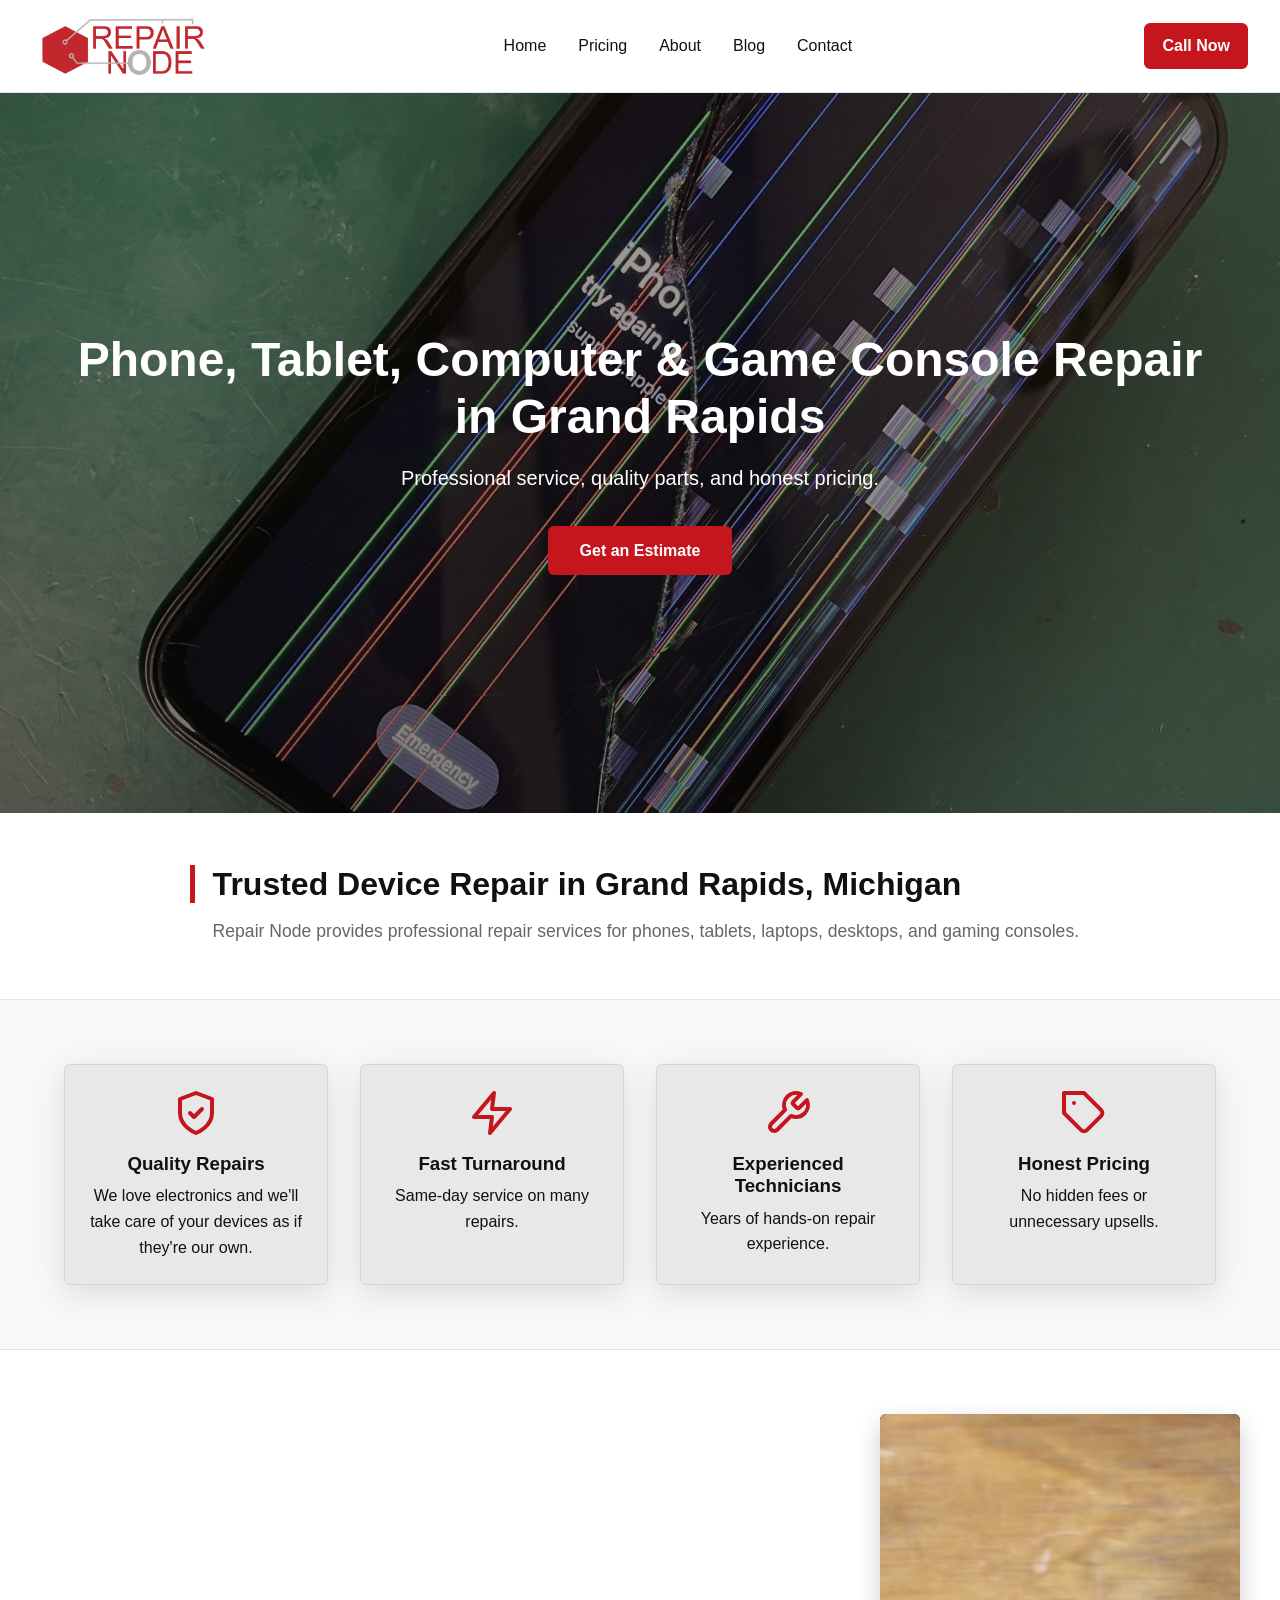
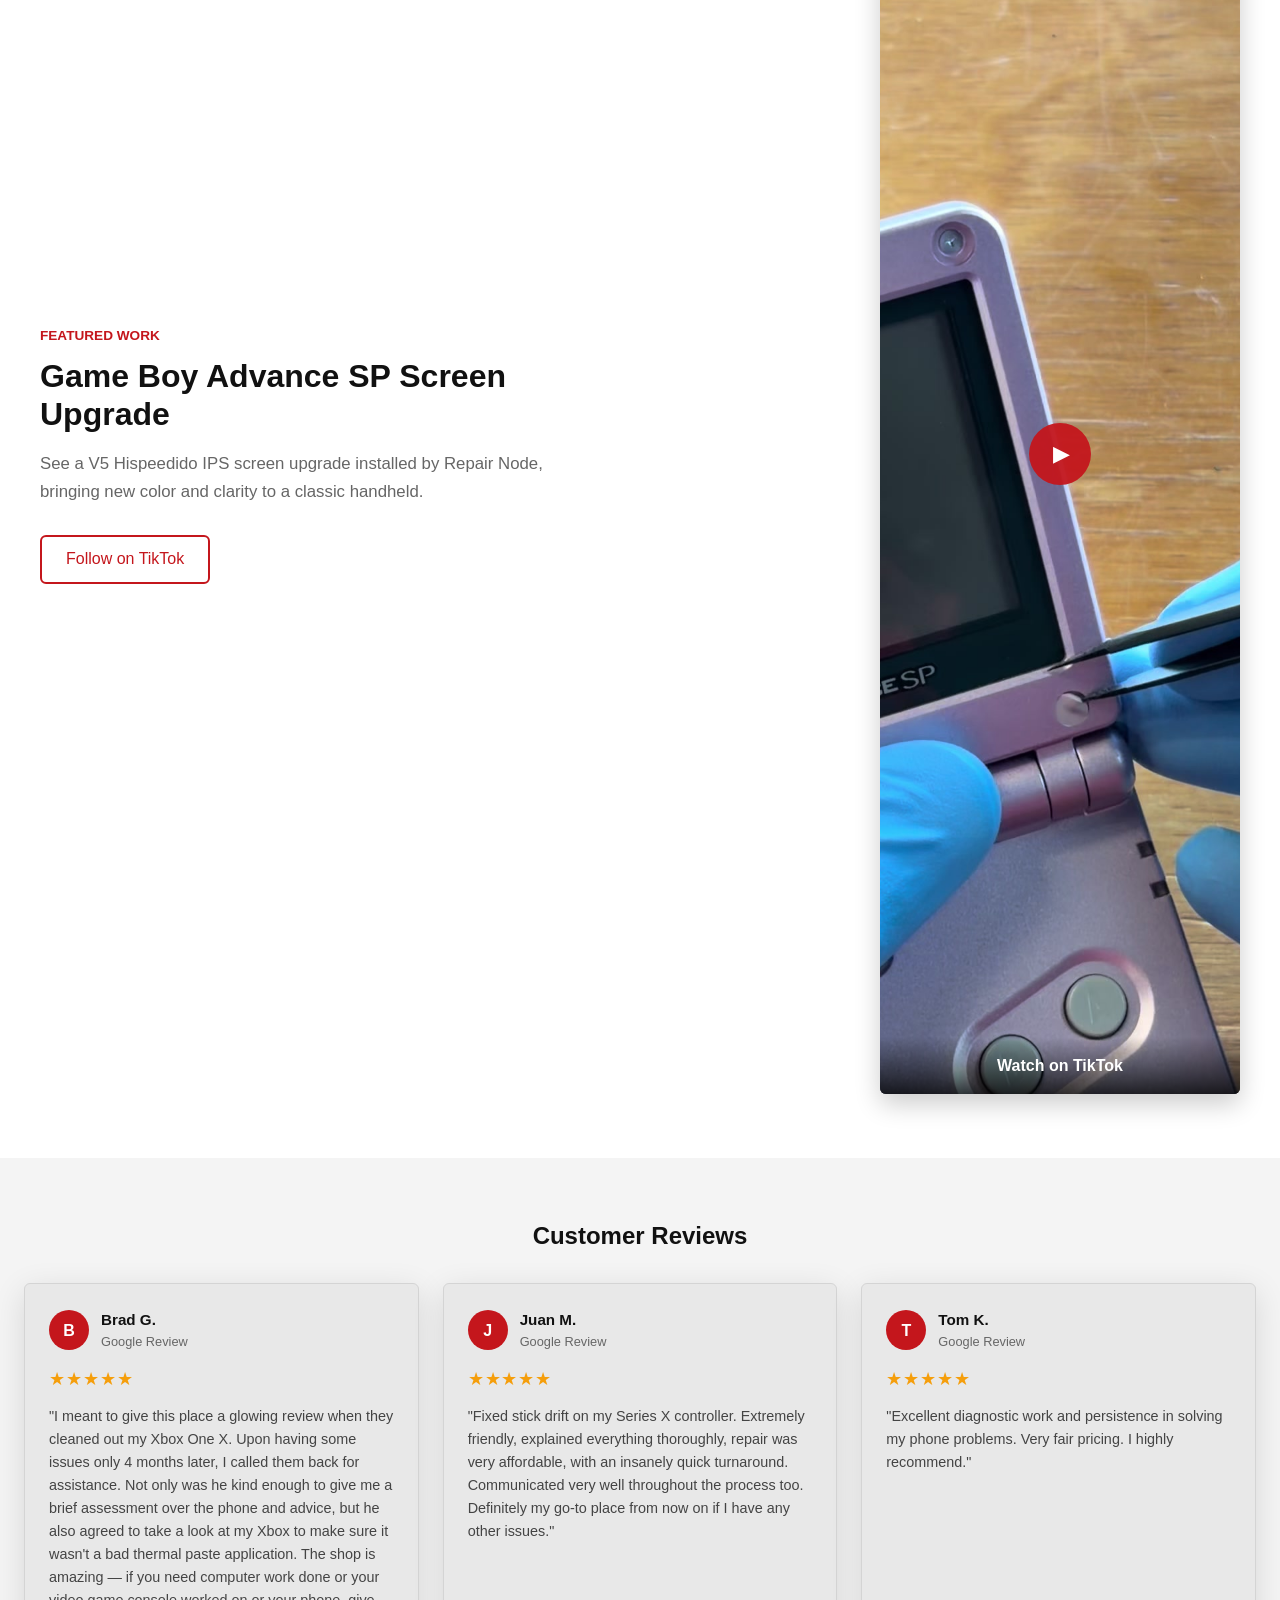
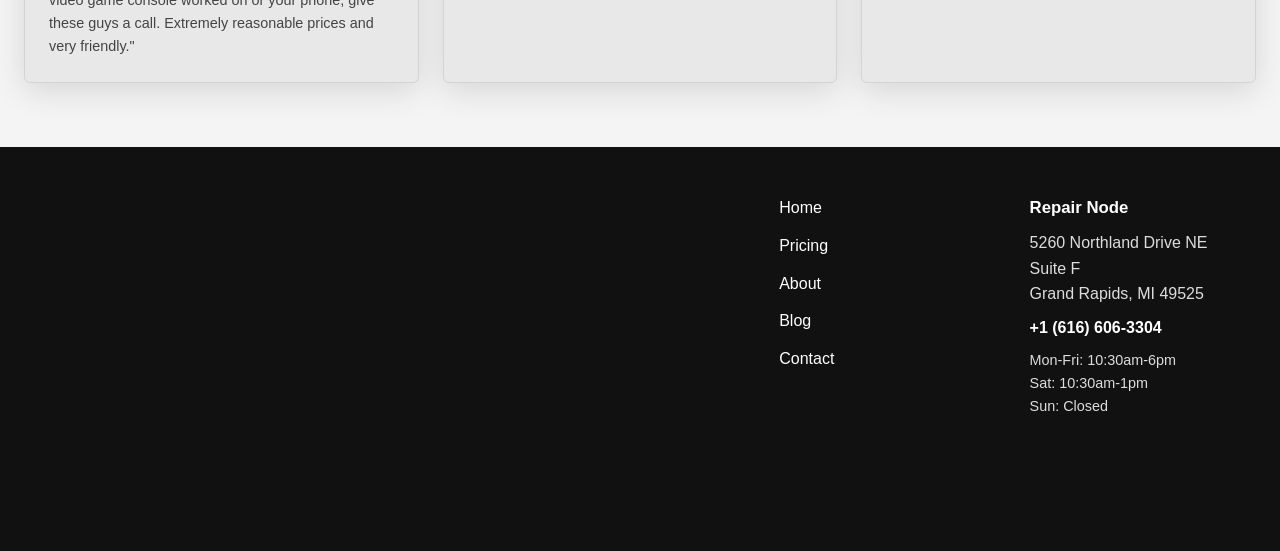
==== commit ae084b27: "Use reliable TikTok preview and fix mobile call CTA" ====
--- a/index.html
+++ b/index.html
@@ -112,7 +112,7 @@
       data-location="nav"
       aria-label="Call Repair Node now"
       onclick="plausible('CallClick')">
-      <span class="cta-label-desktop">Call Now</span><span class="cta-label-mobile">Call Now</span>
+      Call Now
     </a>
   </div>
 
@@ -191,17 +191,18 @@
     </div>
 
     <div class="featured-work-video">
-      <blockquote class="tiktok-embed" cite="https://www.tiktok.com/@repair_node/video/7644014774782676237" data-video-id="7644014774782676237">
-        <section>
-          <a target="_blank" rel="noopener" title="@repair_node" href="https://www.tiktok.com/@repair_node?refer=embed">@repair_node</a>
-          Adding a V5 Hispeedido IPS screen to a Game Boy Advance SP
-          <a title="gameboy" target="_blank" rel="noopener" href="https://www.tiktok.com/tag/gameboy?refer=embed">#gameboy</a>
-          <a title="mod" target="_blank" rel="noopener" href="https://www.tiktok.com/tag/mod?refer=embed">#mod</a>
-          <a title="grandrapids" target="_blank" rel="noopener" href="https://www.tiktok.com/tag/grandrapids?refer=embed">#grandrapids</a>
-          <a title="console" target="_blank" rel="noopener" href="https://www.tiktok.com/tag/console?refer=embed">#console</a>
-          <a title="retro" target="_blank" rel="noopener" href="https://www.tiktok.com/tag/retro?refer=embed">#retro</a>
-        </section>
-      </blockquote>
+      <a
+        class="featured-work-preview"
+        href="https://www.tiktok.com/@repair_node/video/7644014774782676237"
+        data-social-platform="tiktok"
+        data-location="featured_video"
+        target="_blank"
+        rel="noopener"
+        aria-label="Watch Repair Node's Game Boy Advance SP screen upgrade on TikTok">
+        <img src="images/featured-gameboy-tiktok.jpg" width="720" height="1280" loading="lazy" alt="Game Boy Advance SP screen upgrade shown in Repair Node's TikTok video">
+        <span class="featured-work-play" aria-hidden="true"></span>
+        <span class="featured-work-watch">Watch on TikTok</span>
+      </a>
     </div>
   </div>
 </section>
@@ -292,7 +293,6 @@
 
 <!-- ================= SCRIPTS ================= -->
 <script src="js/main.js"></script>
-<script async src="https://www.tiktok.com/embed.js"></script>
 
 </body>
 </html>
--- a/css/main.css
+++ b/css/main.css
@@ -118,10 +118,6 @@
   background: #a11217;
   border-color: #a11217;
   color: var(--white);
-}
-
-.cta-label-mobile {
-  display: none;
 }
 
 .hamburger {
@@ -399,7 +395,7 @@
   max-width: var(--max-width);
   margin: 0 auto;
   display: grid;
-  grid-template-columns: minmax(280px, 1fr) minmax(325px, 430px);
+  grid-template-columns: minmax(280px, 1fr) minmax(280px, 360px);
   gap: 3.5rem;
   align-items: center;
 }
@@ -435,17 +431,63 @@
   min-width: 0;
 }
 
-.featured-work-video .tiktok-embed {
-  width: min(100%, 430px) !important;
-  min-width: 0 !important;
-  max-width: 430px !important;
-  margin: 0 auto !important;
-}
-
-.featured-work-video iframe {
+.featured-work-preview {
+  position: relative;
   display: block;
-  max-width: 100% !important;
-  margin-inline: auto !important;
+  width: min(100%, 360px);
+  overflow: hidden;
+  border-radius: var(--radius);
+  background: #111;
+  box-shadow: 0 10px 26px rgba(0, 0, 0, 0.2);
+}
+
+.featured-work-preview img {
+  display: block;
+  width: 100%;
+  aspect-ratio: 9 / 16;
+  object-fit: cover;
+}
+
+.featured-work-play {
+  position: absolute;
+  top: 50%;
+  left: 50%;
+  display: grid;
+  place-items: center;
+  width: 62px;
+  height: 62px;
+  border-radius: 50%;
+  color: var(--white);
+  background: rgba(196, 22, 28, 0.94);
+  transform: translate(-50%, -50%);
+}
+
+.featured-work-play::before {
+  content: "\25B6";
+  margin-left: 3px;
+  font-size: 1.35rem;
+}
+
+.featured-work-watch {
+  position: absolute;
+  right: 0;
+  bottom: 0;
+  left: 0;
+  padding: 1rem;
+  color: var(--white);
+  background: linear-gradient(transparent, rgba(0, 0, 0, 0.78));
+  font-weight: 700;
+  text-align: center;
+}
+
+.featured-work-preview:hover .featured-work-play,
+.featured-work-preview:focus-visible .featured-work-play {
+  background: #a11217;
+}
+
+.featured-work-preview:focus-visible {
+  outline: 3px solid var(--red);
+  outline-offset: 3px;
 }
 
 /* =====================
@@ -728,14 +770,6 @@
     font-size: 0.82rem;
   }
 
-  .cta-label-desktop {
-    display: none;
-  }
-
-  .cta-label-mobile {
-    display: inline;
-  }
-
   .logo {
     height: 46px;
   }
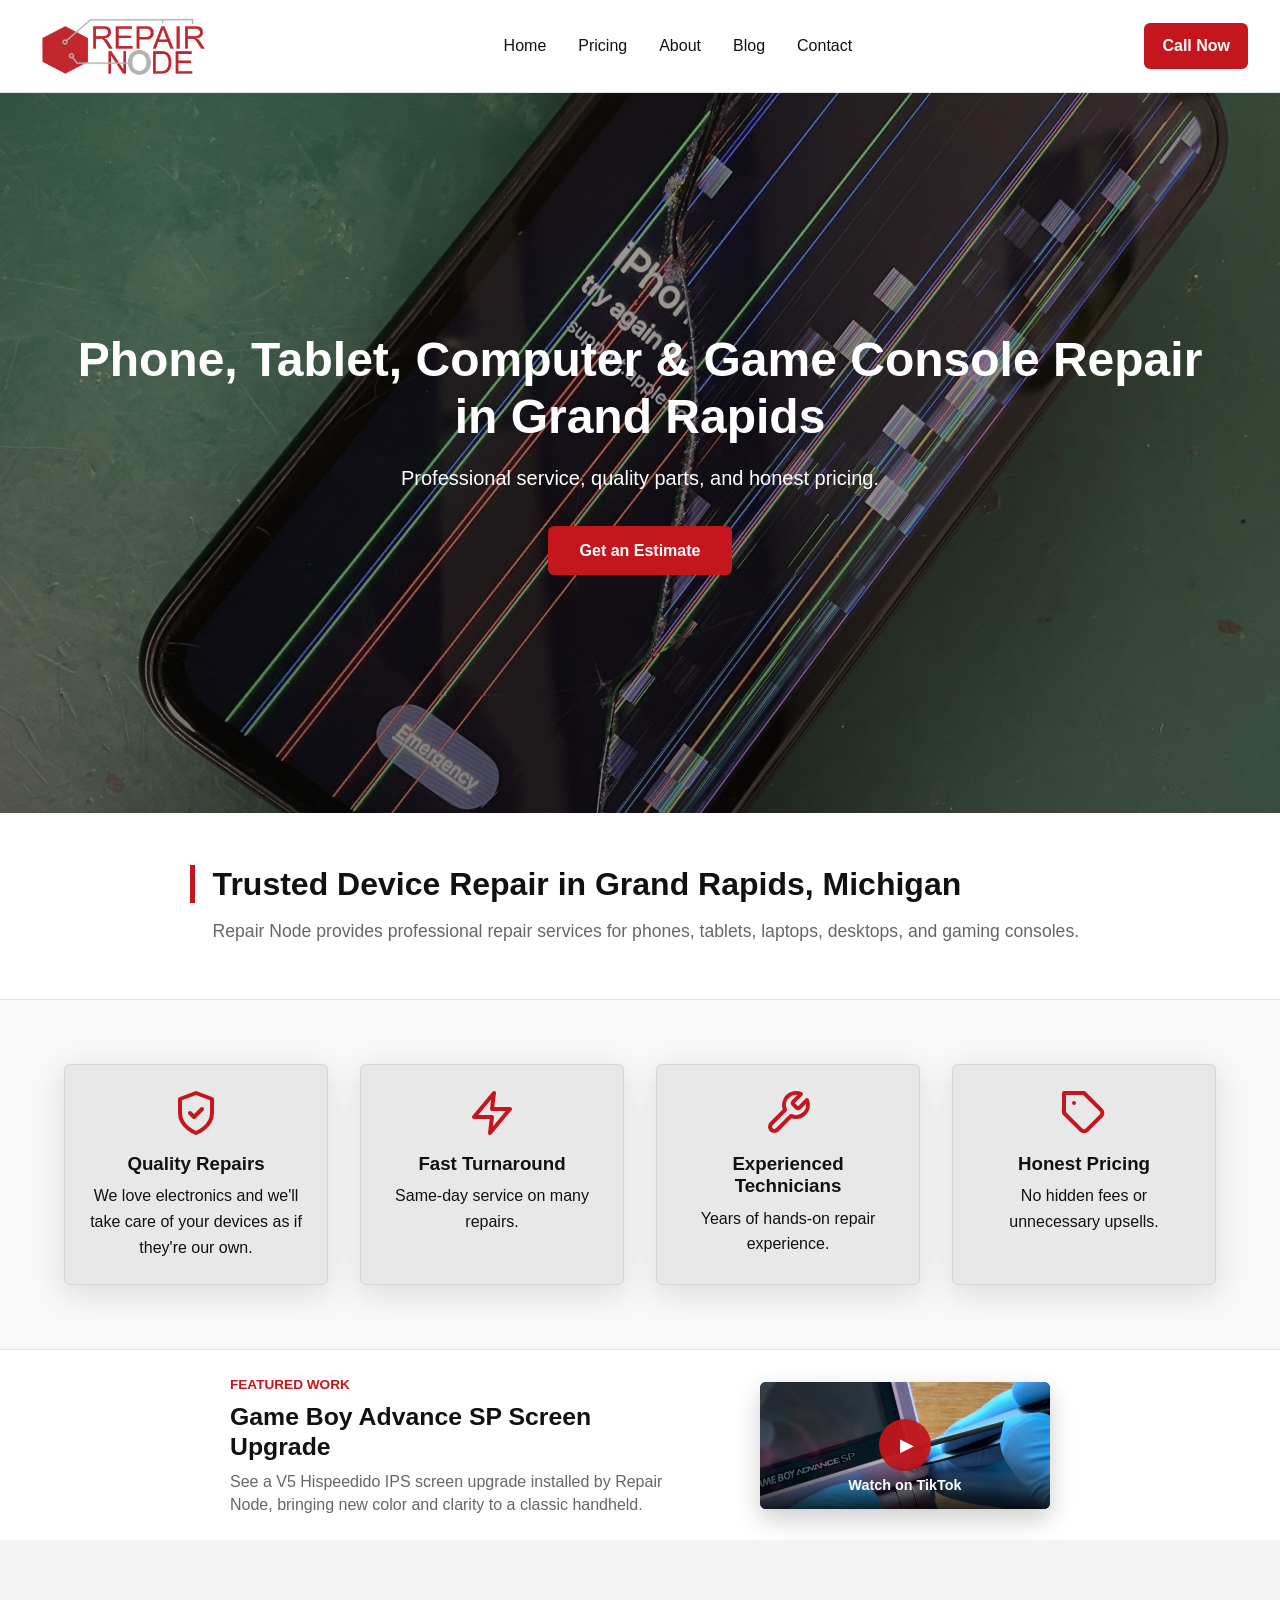
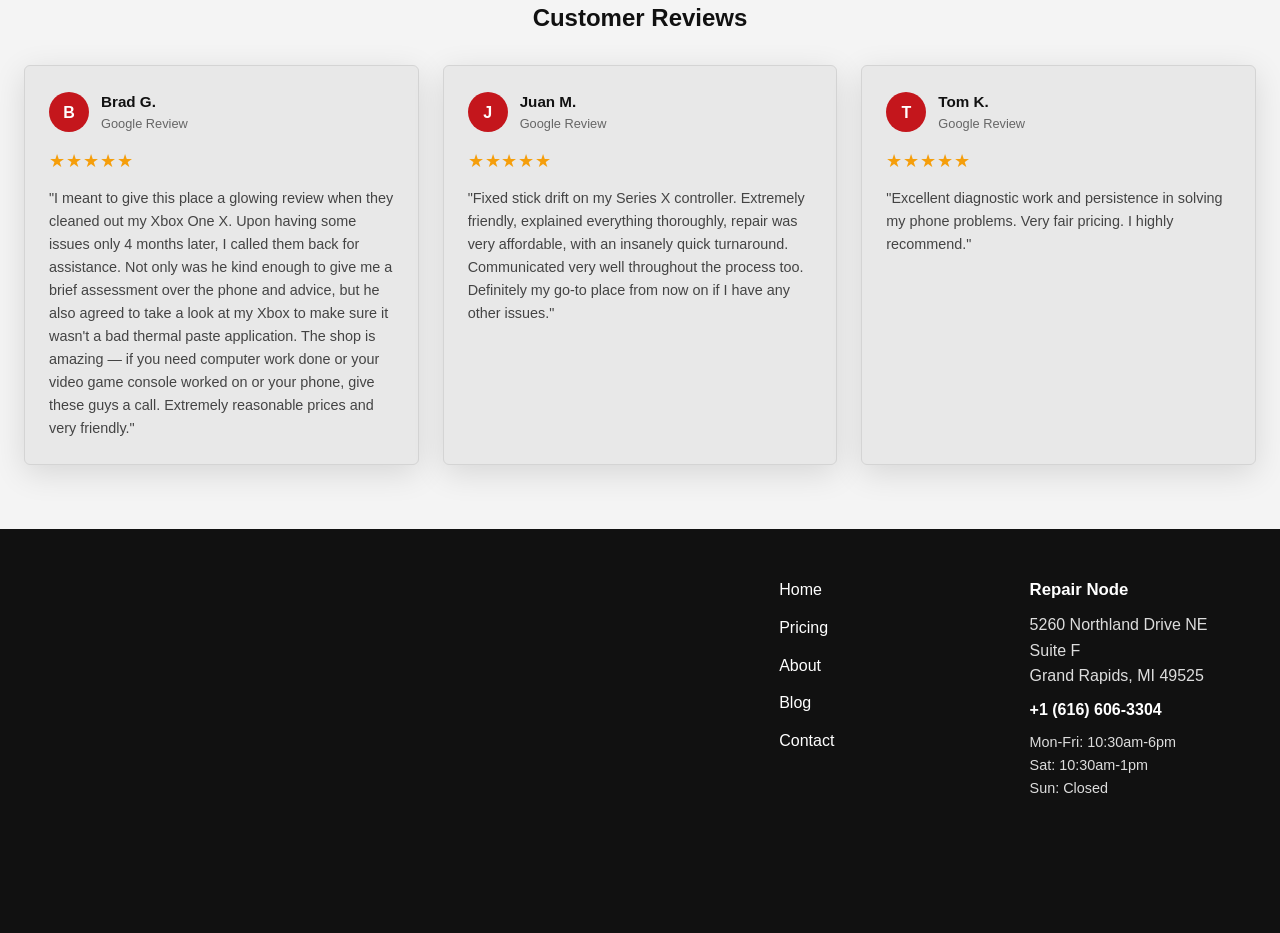
==== commit a6be7cc9: "Compact featured TikTok preview section" ====
--- a/index.html
+++ b/index.html
@@ -187,7 +187,6 @@
       <p class="featured-work-kicker">Featured Work</p>
       <h2>Game Boy Advance SP Screen Upgrade</h2>
       <p>See a V5 Hispeedido IPS screen upgrade installed by Repair Node, bringing new color and clarity to a classic handheld.</p>
-      <a href="https://www.tiktok.com/@repair_node" class="btn-secondary" data-social-platform="tiktok" data-location="featured_work" target="_blank" rel="noopener" aria-label="Follow Repair Node on TikTok">Follow on TikTok</a>
     </div>
 
     <div class="featured-work-video">
--- a/css/main.css
+++ b/css/main.css
@@ -389,23 +389,25 @@
 .featured-work {
   background: var(--white);
   border-top: 1px solid #e5e5e5;
+  padding-top: 1.5rem;
+  padding-bottom: 1.5rem;
 }
 
 .featured-work-content {
-  max-width: var(--max-width);
+  max-width: 820px;
   margin: 0 auto;
   display: grid;
-  grid-template-columns: minmax(280px, 1fr) minmax(280px, 360px);
-  gap: 3.5rem;
+  grid-template-columns: minmax(280px, 1fr) 290px;
+  gap: 1.25rem;
   align-items: center;
 }
 
 .featured-work-copy {
-  max-width: 540px;
+  max-width: 460px;
 }
 
 .featured-work-kicker {
-  margin: 0 0 0.65rem;
+  margin: 0 0 0.4rem;
   color: var(--red);
   font-size: 0.85rem;
   font-weight: 700;
@@ -413,15 +415,15 @@
 }
 
 .featured-work-copy h2 {
-  margin: 0 0 1rem;
-  font-size: 2rem;
+  margin: 0 0 0.5rem;
+  font-size: 1.55rem;
 }
 
 .featured-work-copy > p:not(.featured-work-kicker) {
-  margin: 0 0 1.75rem;
+  margin: 0;
   color: var(--gray);
-  font-size: 1.05rem;
-  line-height: 1.7;
+  font-size: 1rem;
+  line-height: 1.45;
 }
 
 .featured-work-video {
@@ -434,7 +436,8 @@
 .featured-work-preview {
   position: relative;
   display: block;
-  width: min(100%, 360px);
+  width: min(100%, 290px);
+  aspect-ratio: 16 / 7;
   overflow: hidden;
   border-radius: var(--radius);
   background: #111;
@@ -444,8 +447,9 @@
 .featured-work-preview img {
   display: block;
   width: 100%;
-  aspect-ratio: 9 / 16;
+  height: 100%;
   object-fit: cover;
+  object-position: center 70%;
 }
 
 .featured-work-play {
@@ -454,8 +458,8 @@
   left: 50%;
   display: grid;
   place-items: center;
-  width: 62px;
-  height: 62px;
+  width: 52px;
+  height: 52px;
   border-radius: 50%;
   color: var(--white);
   background: rgba(196, 22, 28, 0.94);
@@ -465,7 +469,7 @@
 .featured-work-play::before {
   content: "\25B6";
   margin-left: 3px;
-  font-size: 1.35rem;
+  font-size: 1.1rem;
 }
 
 .featured-work-watch {
@@ -473,7 +477,8 @@
   right: 0;
   bottom: 0;
   left: 0;
-  padding: 1rem;
+  padding: 0.75rem;
+  font-size: 0.9rem;
   color: var(--white);
   background: linear-gradient(transparent, rgba(0, 0, 0, 0.78));
   font-weight: 700;
@@ -724,11 +729,15 @@
 
   .featured-work-content {
     grid-template-columns: 1fr;
-    gap: 2rem;
+    gap: 0.9rem;
   }
 
   .featured-work-copy {
     max-width: none;
+  }
+
+  .featured-work-video {
+    justify-content: center;
   }
 
   .hero h1 {
@@ -819,6 +828,15 @@
 
   .featured-work-copy > p:not(.featured-work-kicker) {
     font-size: 1rem;
+  }
+
+  .featured-work {
+    padding-top: 1.25rem;
+    padding-bottom: 1.25rem;
+  }
+
+  .featured-work-preview {
+    width: min(100%, 270px);
   }
 
   .social-links {
